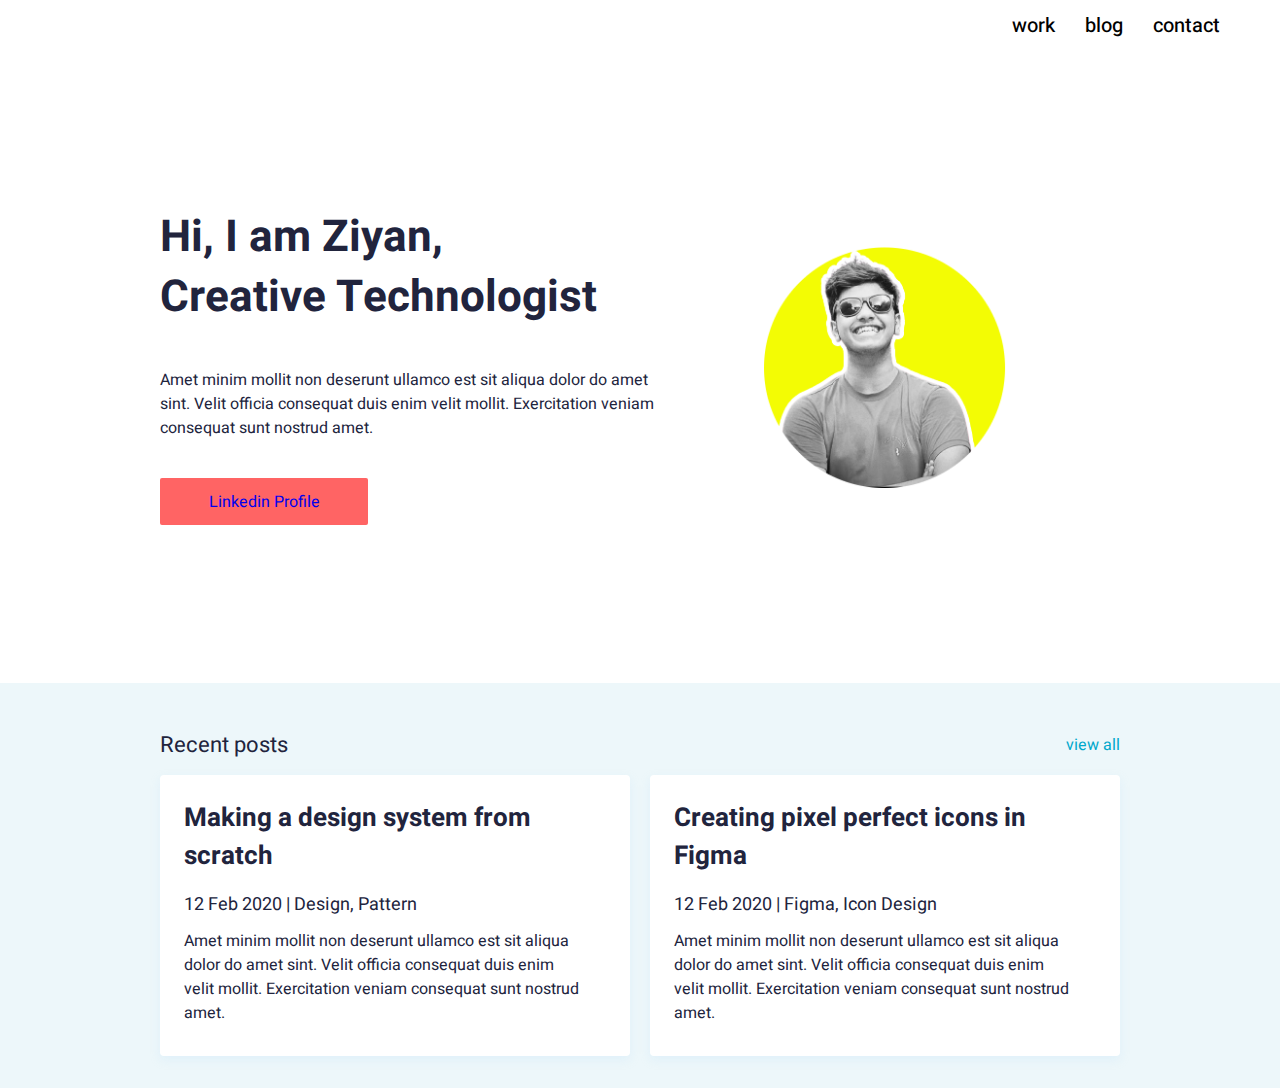
==== index.html @ 3824dfa7 "post section completed" ====
<!DOCTYPE html>
<html lang="en">
<head>
    <meta charset="UTF-8">
    <meta http-equiv="X-UA-Compatible" content="IE=edge">
    <meta name="viewport" content="width=device-width, initial-scale=1.0">
    <meta name="viewport" content="width=device-width, initial-scale=1" /> 
    <title>Document</title>
    <link rel="preconnect" href="https://fonts.googleapis.com">
    <link rel="preconnect" href="https://fonts.gstatic.com" crossorigin>
    <link href="https://fonts.googleapis.com/css2?family=Heebo:wght@400;500;700&display=swap" rel="stylesheet">
    <link rel="stylesheet" href="./css/card-styles.css">
</head>
<body>
    <header>
        <nav>
            <ul>
                <li>
                    <a href="index.html">work</a>
                </li>
                <li>
                    <a href="blog-page.html">blog</a>
                </li>
                <li>
                    <a href="button.html">contact</a>
                </li>
            </ul>
        </nav>
    </header>
    <section class="hero-section">
        <div class="hero-inner">
            <div class="col-left">
                <h1>Hi, I am Ziyan,</h1>
                <h1>Creative Technologist</h1>
                <p>Amet minim mollit non deserunt ullamco est sit aliqua dolor do amet sint. Velit officia consequat duis enim velit mollit. Exercitation veniam consequat sunt nostrud amet.</p>
                <div class="action-button">
                    <a href="https://www.linkedin.com/in/ziyanalimurtaza/" style="text-decoration: none;">Linkedin Profile</a>
                </div>
            </div>
            <div class="col-right">
                <img src="./image/avatar.png " alt="Avatar">
            </div>
        </div>
    </section>
    <section class="posts">
        <div class="post-section">
            <div class="posts-header">
                <h2>Recent posts</h2>
                <a href="blog-page.html" target="blank">view all</a>
            </div>
            <div class="post-item">
                <article class="blog-item">
                    <h3>
                        Making a design system from scratch
                    </h3>
                    <div>
                        <span class="date">12 Feb 2020</span> | <span class="detail">Design, Pattern</span>
                    </div>
                    <p>
                        Amet minim mollit non deserunt ullamco est sit aliqua dolor do amet sint. Velit officia consequat duis enim velit mollit. Exercitation veniam consequat sunt nostrud amet.                    </p>
                </article>
                <article class="blog-item">
                    <h3>
                        Creating pixel perfect icons in Figma                    
                    </h3>
                    <div>
                        <span class="date">12 Feb 2020</span> | <span class="detail">Figma, Icon Design</span>
                    </div>
                    <p>
                        Amet minim mollit non deserunt ullamco est sit aliqua dolor do amet sint. Velit officia consequat duis enim velit mollit. Exercitation veniam consequat sunt nostrud amet.
                    </p>
                </article>
            </div>
        </div>
    </section>
</body>
</html>
---- css/card-styles.css ----
html,body{
    font-family: "Heebo";
    margin: 0px;
    padding: 0px;
    background: #e5e5e5;
    font-style: bold;
}
h3,h2,h1,p,h4{
    margin:0px;
}
header nav{
    height: 50px;
    background-color: #fff;
    display: flex;
    justify-content: right;
}
header nav ul{
    margin:0px;
    display: flex;
    align-items: center;
    gap: 30px;
    padding-right: 60px;
}
header nav li{
    list-style-type: none;
}
header nav li a{
    text-decoration:none;
    font-family: 'Heebo';
    font-style: normal;
    font-weight: 500;
    font-size: 20px;
    line-height: 29px;
    text-align: right;
    color: #000000;
}
/* Hero Section */
.hero-section{
    background-color: #fff;
    padding: 158px 0;
}
.hero-section .hero-inner{
    max-width: 960px;
    margin: 0 auto;
    display: flex;
    align-items: center;
}
.hero-section .hero-inner .col-left {
    max-width: 497px;
}
.hero-section .hero-inner .col-left h1 {
    font-weight: 700;
    font-size: 44px;
    line-height: 60px;
    color: #21243D;
}
.hero-section .hero-inner .col-left h1:nth-child(2) {
    font-weight: 700;
    font-size: 44px;
    line-height: 60px;
    color: #21243D;
    margin-bottom: 40px;
}
.hero-section .hero-inner .col-left p {
    font-weight: 400;
    font-size: 16px;
    line-height: 24px;
    color: #21243D;

}
.hero-section .hero-inner .col-left .action-button {
    background: #FF6464;
    margin-top: 38px;
    height: 47px;
    border-radius: 2px;
    max-width: 208px;
    color: #FFFFFF;
    display: flex;
    justify-content: center;
    align-items: center;

}
.hero-section .hero-inner .col-right img{
    max-height: 243px;
    display: flex;
    flex: 1;
    justify-content: flex-end;
    align-items: center;
    padding-left: 106px;
}
/* class posts section*/
.posts{
    background-color: #EDF7FA;
    padding: 32px 0;
}
.posts .post-section{
    max-width: 960px;
    margin: 0 auto;
}
.post-section .posts-header{
    display: flex;
    align-items: center;
    justify-content: space-between;
}
.post-section .posts-header h2{
    font-weight: 400;
    font-size: 22px;
    line-height: 60px;
    color:#21243D;
}
.post-section .posts-header a{
    color: #00A8CC;
    text-decoration: none;
}
.post-item{
    display: flex;
    gap: 20px;
}
.post-item article{
    background: #FFFFFF;
    box-shadow: 0px 4px 10px rgba(187, 225, 250, 0.25);
    border-radius: 4px;
    padding: 24px;
}
.post-item h3{
    font-family: 'Heebo';
    font-style: normal;
    font-weight: 700;
    font-size: 26px;
    line-height: 38px;
    color: #21243D;
    padding-bottom: 17px;
}
.post-item div{
    font-family: 'Heebo';
    font-style: normal;
    font-weight: 400;
    font-size: 18px;
    line-height: 26px;
    color: #21243D;
    padding-bottom: 11px;
}
.post-item p{
    font-family: 'Heebo';
    font-style: normal;
    font-weight: 400;
    font-size: 16px;
    line-height: 24px;
    color: #21243D;
    padding-right: 27px;
    padding-bottom: 7px;
    color: #21243D
}
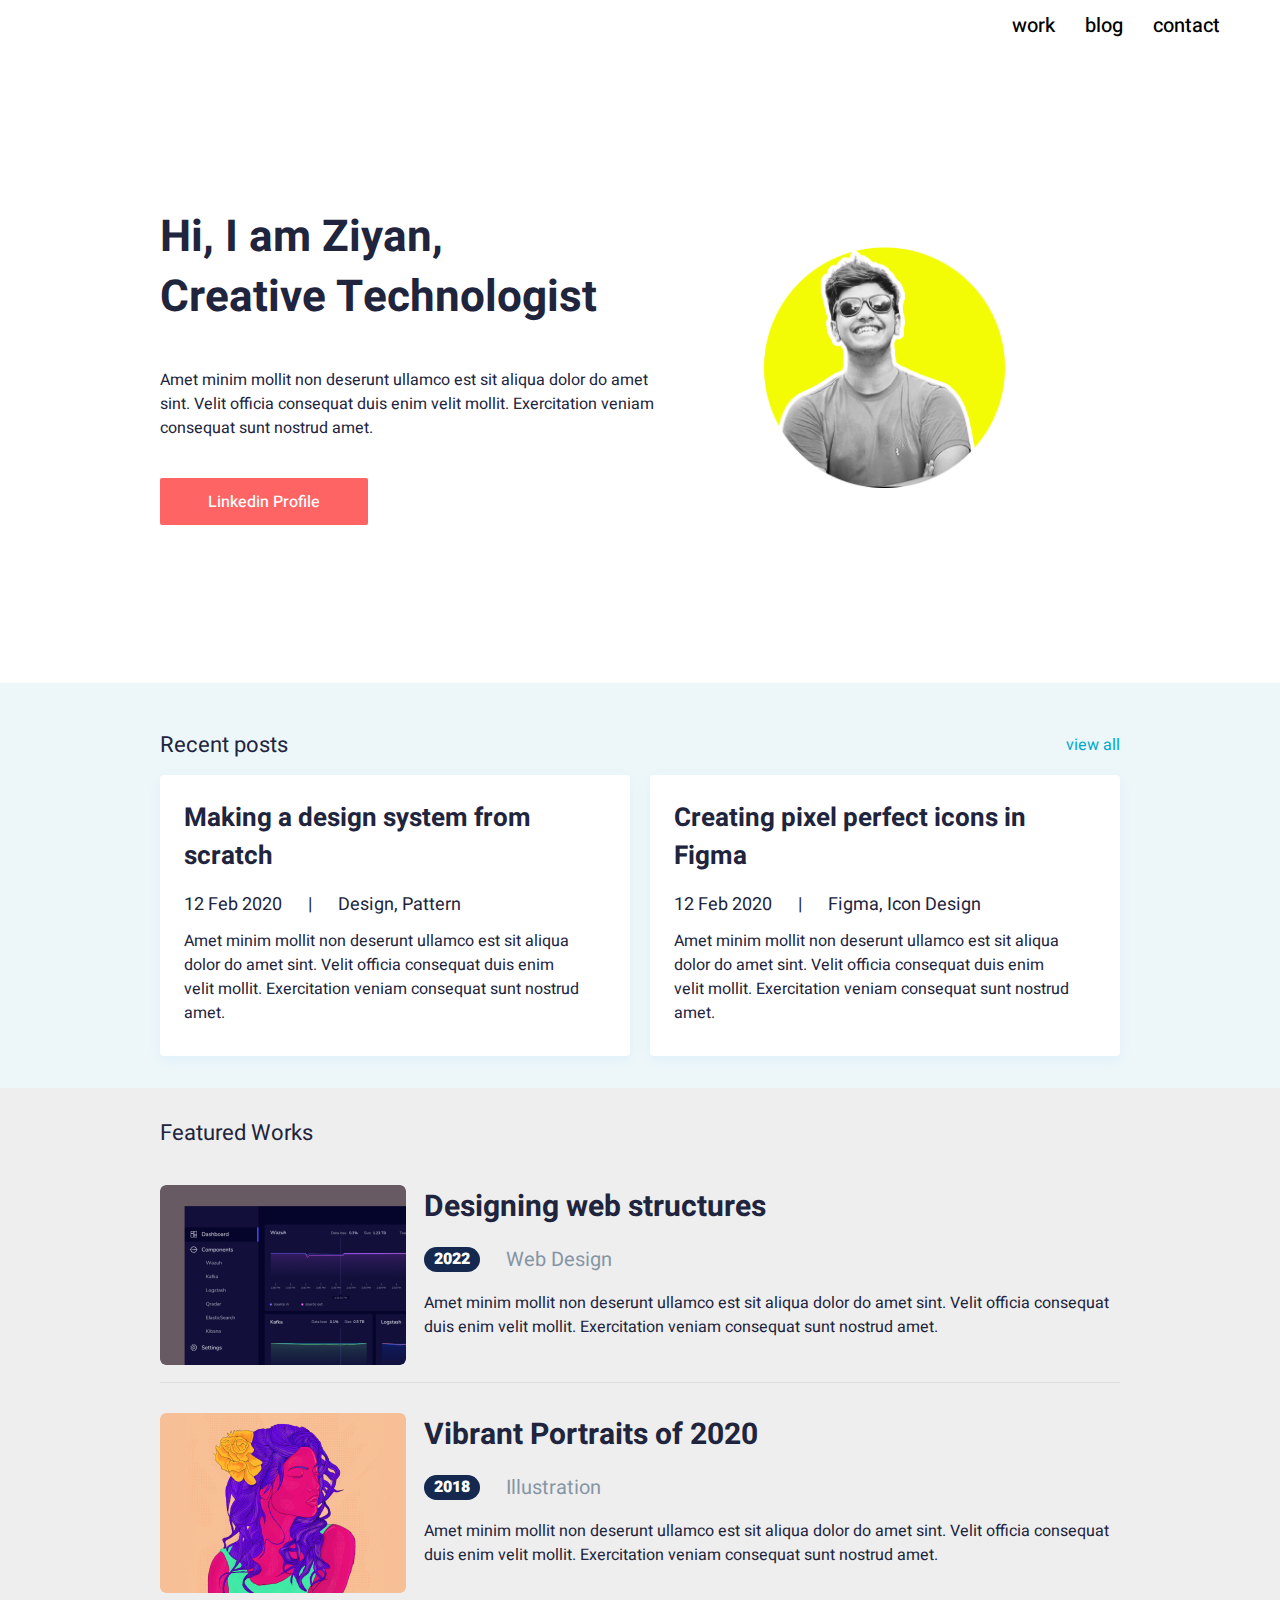
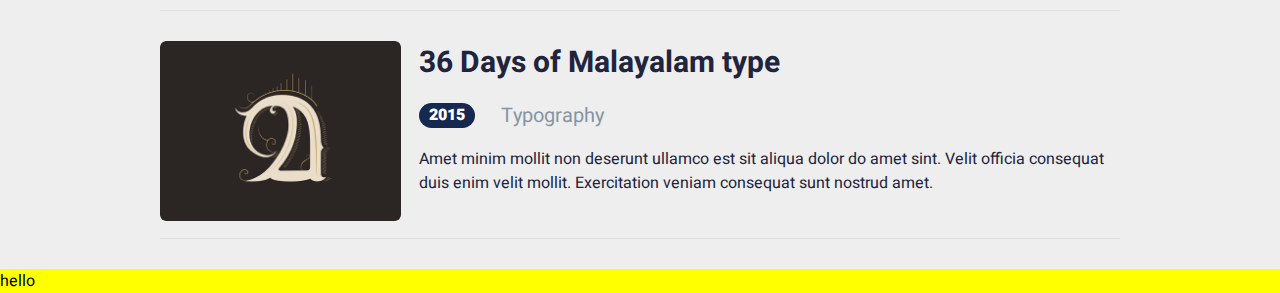
==== commit ba2b40ad: "mobile version needs to be deployed rest is done" ====
--- a/index.html
+++ b/index.html
@@ -4,7 +4,6 @@
     <meta charset="UTF-8">
     <meta http-equiv="X-UA-Compatible" content="IE=edge">
     <meta name="viewport" content="width=device-width, initial-scale=1.0">
-    <meta name="viewport" content="width=device-width, initial-scale=1" /> 
     <title>Document</title>
     <link rel="preconnect" href="https://fonts.googleapis.com">
     <link rel="preconnect" href="https://fonts.gstatic.com" crossorigin>
@@ -34,7 +33,7 @@
                 <h1>Creative Technologist</h1>
                 <p>Amet minim mollit non deserunt ullamco est sit aliqua dolor do amet sint. Velit officia consequat duis enim velit mollit. Exercitation veniam consequat sunt nostrud amet.</p>
                 <div class="action-button">
-                    <a href="https://www.linkedin.com/in/ziyanalimurtaza/" style="text-decoration: none;">Linkedin Profile</a>
+                    <a href="https://www.linkedin.com/in/ziyanalimurtaza/">Linkedin Profile</a>
                 </div>
             </div>
             <div class="col-right">
@@ -53,8 +52,10 @@
                     <h3>
                         Making a design system from scratch
                     </h3>
-                    <div>
-                        <span class="date">12 Feb 2020</span> | <span class="detail">Design, Pattern</span>
+                    <div class="meta">
+                        <span class="date">12 Feb 2020</span>
+                        <span>|</span>
+                        <span class="detail">Design, Pattern</span>
                     </div>
                     <p>
                         Amet minim mollit non deserunt ullamco est sit aliqua dolor do amet sint. Velit officia consequat duis enim velit mollit. Exercitation veniam consequat sunt nostrud amet.                    </p>
@@ -63,8 +64,10 @@
                     <h3>
                         Creating pixel perfect icons in Figma                    
                     </h3>
-                    <div>
-                        <span class="date">12 Feb 2020</span> | <span class="detail">Figma, Icon Design</span>
+                    <div class="meta">
+                        <span class="date">12 Feb 2020</span>
+                        <span>|</span>
+                        <span class="detail">Figma, Icon Design</span>
                     </div>
                     <p>
                         Amet minim mollit non deserunt ullamco est sit aliqua dolor do amet sint. Velit officia consequat duis enim velit mollit. Exercitation veniam consequat sunt nostrud amet.
@@ -73,5 +76,67 @@
             </div>
         </div>
     </section>
+    <section class="featured-section">
+        <div class="featured-inner">
+            <div class="featured-header">
+                <h2>Featured Works</h2>
+            </div>
+            <div class="featured-list">
+                <div class="featured-item">
+                    <div class="fs-left">
+                        <img src="./image/Rectangle 30.png" alt="first-image">
+                    </div>
+                    <div class="fs-right">
+                        <h3>Designing web structures</h3>
+                        <div class="fs-mid">
+                            <div class="badge">2022</div>
+                            <div class="category">
+                                Web Design 
+                            </div>
+                        </div>
+                        <p>Amet minim mollit non deserunt ullamco est sit aliqua dolor do amet sint. Velit officia consequat duis enim velit mollit. Exercitation veniam consequat sunt nostrud amet.</p>  
+                    </div>
+                </div>
+            </div>
+            <!-- second post section-->
+            <div class="featured-list">
+                <div class="featured-item">
+                    <div class="fs-left">
+                        <img src="./image/Rectangle 32.png" alt="second-image">
+                    </div>
+                    <div class="fs-right">
+                        <h3>Vibrant Portraits of 2020</h3>
+                        <div class="fs-mid">
+                            <div class="badge">2018</div>
+                            <div class="category">
+                                Illustration 
+                            </div>
+                        </div>
+                        <p>Amet minim mollit non deserunt ullamco est sit aliqua dolor do amet sint. Velit officia consequat duis enim velit mollit. Exercitation veniam consequat sunt nostrud amet.</p>  
+                    </div>
+                </div>
+            </div>
+            <!-- third post section-->
+            <div class="featured-list">
+                <div class="featured-item">
+                    <div class="fs-left">
+                        <img src="./image/Rectangle 34.png" alt="third-image">
+                    </div>
+                    <div class="fs-right">
+                        <h3>36 Days of Malayalam type</h3>
+                        <div class="fs-mid">
+                            <div class="badge">2015</div>
+                            <div class="category">
+                                Typography 
+                            </div>
+                        </div>
+                        <p>Amet minim mollit non deserunt ullamco est sit aliqua dolor do amet sint. Velit officia consequat duis enim velit mollit. Exercitation veniam consequat sunt nostrud amet.</p>  
+                    </div>
+                </div>
+            </div>
+        </div>
+    </section>
+    <footer>hello
+    </footer>
 </body>
 </html>--- a/css/card-styles.css
+++ b/css/card-styles.css
@@ -2,7 +2,7 @@
     font-family: "Heebo";
     margin: 0px;
     padding: 0px;
-    background: #e5e5e5;
+    background: #eee;
     font-style: bold;
 }
 h3,h2,h1,p,h4{
@@ -78,7 +78,13 @@
     display: flex;
     justify-content: center;
     align-items: center;
-
+}
+.hero-section .hero-inner .col-left .action-button a {
+    text-decoration: none;
+    font-weight: 500;
+    font-size: 16px;
+    line-height: 24px;
+    color: #FFFFFF;
 }
 .hero-section .hero-inner .col-right img{
     max-height: 243px;
@@ -86,14 +92,14 @@
     flex: 1;
     justify-content: flex-end;
     align-items: center;
-    padding-left: 106px;
+    margin-left: 106px;
 }
 /* class posts section*/
 .posts{
     background-color: #EDF7FA;
     padding: 32px 0;
 }
-.posts .post-section{
+.posts .post-section, .featured-inner{
     max-width: 960px;
     margin: 0 auto;
 }
@@ -131,14 +137,15 @@
     color: #21243D;
     padding-bottom: 17px;
 }
-.post-item div{
-    font-family: 'Heebo';
-    font-style: normal;
+.posts .post-item .meta{
     font-weight: 400;
     font-size: 18px;
     line-height: 26px;
     color: #21243D;
     padding-bottom: 11px;
+    display: flex;
+    gap: 26px;
+    align-items: center;
 }
 .post-item p{
     font-family: 'Heebo';
@@ -150,4 +157,84 @@
     padding-right: 27px;
     padding-bottom: 7px;
     color: #21243D
+}
+.featured-header h2{
+    font-weight: 400;
+    font-size: 22px;
+    line-height: 60px;
+    color: #21243D;
+    margin-bottom: 22px;
+    margin-top: 15px;
+}
+.featured-item{
+    display: flex;
+    gap: 18px;
+    padding-bottom: 10px;
+    border-bottom: #E0E0E0 1px solid;
+    margin-bottom: 30px;
+}
+.featured-item h3{
+    font-weight: 700;
+    font-size: 30px;
+    line-height: 44px;
+    color: #21243D;
+    margin-bottom: 16px;
+}
+.fs-mid{
+    display: flex;
+    gap: 26px;
+    align-items: center;
+    padding-bottom: 17px;
+}
+.badge{
+    background: #142850;
+    border-radius: 16px;
+    height: 25px;
+    color: #FFFFFF;
+    padding: 0 10px;
+    font-weight: 900;
+}
+.fs-right p{
+    font-weight: 400;
+    font-size: 16px;
+    line-height: 24px;
+
+    /* Dark Color */
+
+    color: #21243D;
+}
+.featured-item .fs-mid .category{
+    font-weight: 400;
+    font-size: 20px;
+    line-height: 29px;
+
+    /* Light */
+
+    color: #8695A4;
+
+}
+.featured-item .fs-left img{
+    max-width: 246px;
+    max-height: 180px;
+    border-radius: 6px;
+}
+@media only screen and (max-width: 600px) {
+    header nav{
+        justify-content: center;
+    }
+    .hero-inner{
+        flex-direction: column-reverse;
+    }
+    .hero-section .hero-inner .col-right img{
+        justify-content: flex-end;
+        align-items: center;
+        border-radius: 50%;
+    }
+    .hero-section .hero-inner .col-left{
+        text-align: center;
+    }
+  }
+
+footer{
+    background-color:yellow
 }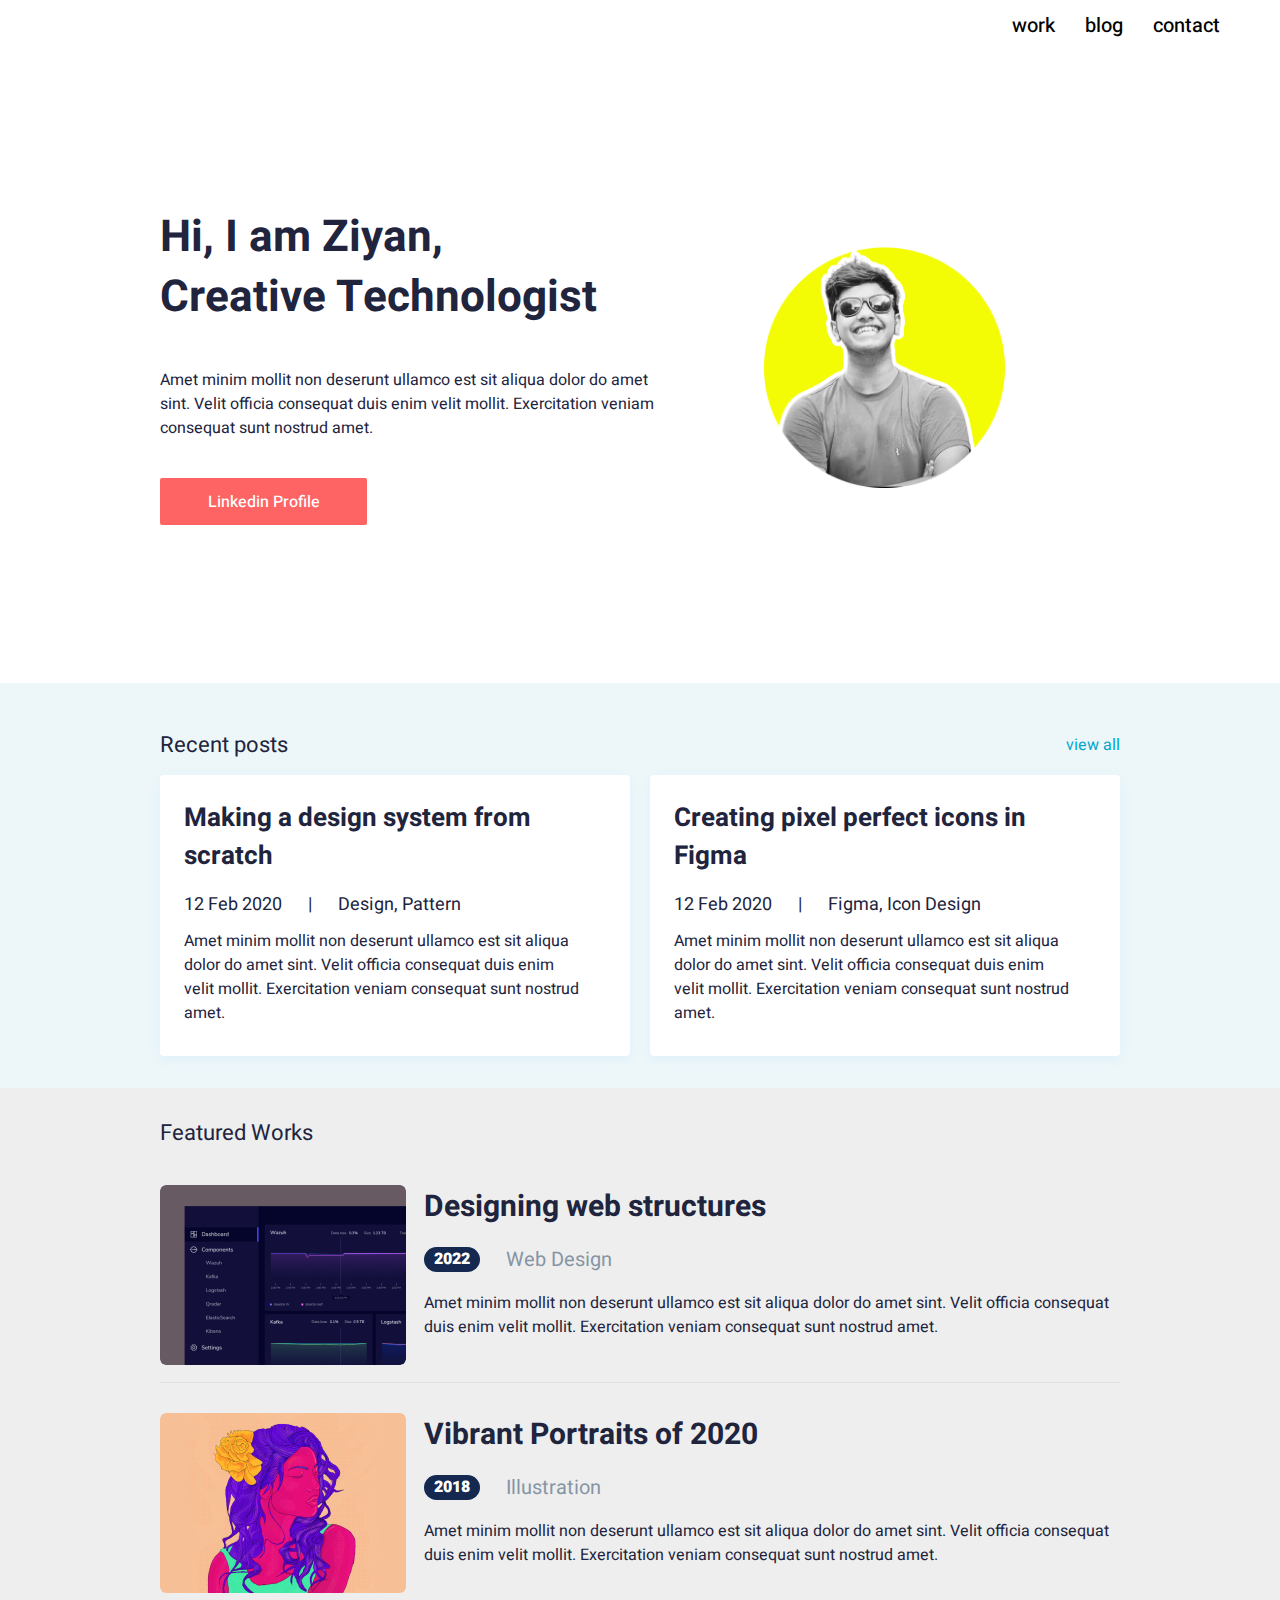
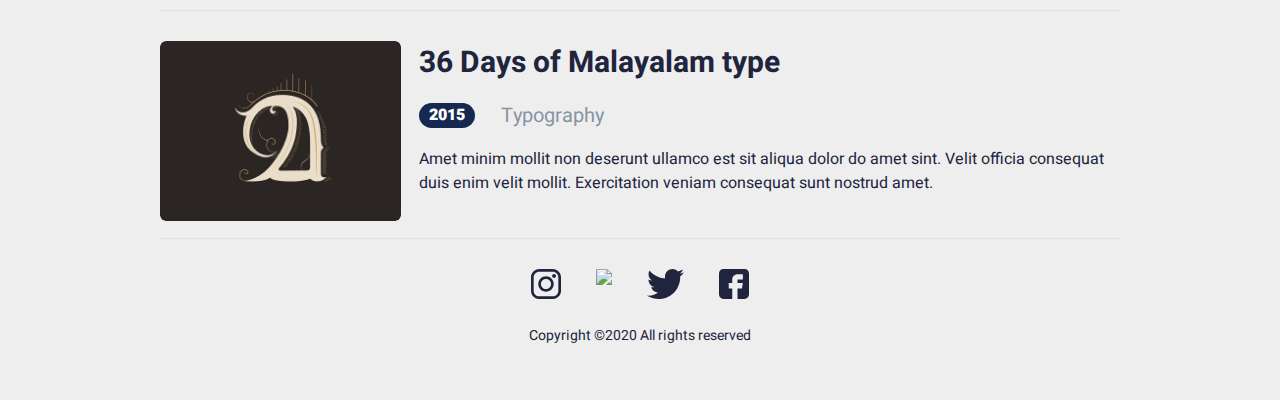
==== commit 1c4b9744: "mobile version and footer" ====
--- a/index.html
+++ b/index.html
@@ -136,7 +136,14 @@
             </div>
         </div>
     </section>
-    <footer>hello
+    <footer>
+        <div class="social-icons">
+            <img src="./image/insta.svg">
+            <img src="./image/linkedin.svg">
+            <img src="./image/twitter.svg">
+            <img src="./image/fb.svg">
+        </div>
+        <p>Copyright ©2020 All rights reserved</p>
     </footer>
 </body>
 </html>--- a/css/card-styles.css
+++ b/css/card-styles.css
@@ -73,7 +73,7 @@
     margin-top: 38px;
     height: 47px;
     border-radius: 2px;
-    max-width: 208px;
+    max-width: 207px;
     color: #FFFFFF;
     display: flex;
     justify-content: center;
@@ -86,7 +86,7 @@
     line-height: 24px;
     color: #FFFFFF;
 }
-.hero-section .hero-inner .col-right img{
+.col-right img{
     max-height: 243px;
     display: flex;
     flex: 1;
@@ -229,12 +229,54 @@
         justify-content: flex-end;
         align-items: center;
         border-radius: 50%;
-    }
-    .hero-section .hero-inner .col-left{
+        margin-bottom: 43px;
+        margin-left: 0px;
+    }
+    .hero-section .hero-inner .col-left h1{
         text-align: center;
     }
+    .hero-section .hero-inner .col-left p{
+        text-align: center;
+        font-weight: 400;
+        font-size: 16px;
+        line-height: 24px;
+        text-align: center;
+        padding:0 24px;
+
+        /* Dark Color */
+
+        color: #21243D;
+    }
+    .hero-section .hero-inner .col-left .action-button{
+        margin: 0 84px;
+        margin-top: 27px;
+        margin-bottom: 54px;
+    }
+    .post-section .post-item{
+        display: flex;
+        flex-direction: column;
+        margin: 0 10px;
+    }
+    .featured-section .featured-inner .featured-list .featured-item{
+        display: flex;
+        flex-direction: column;
+    }
   }
 
 footer{
-    background-color:yellow
+    max-height: 182px;
+}
+footer .social-icons{
+    display: flex;
+    gap: 35px;
+    justify-content: center;
+    padding-bottom: 26px;
+}
+footer p{
+    font-weight: 400;
+    font-size: 14px;
+    line-height: 21px;
+    text-align: center;
+    color: #21243D;
+    margin-bottom: 54px;
 }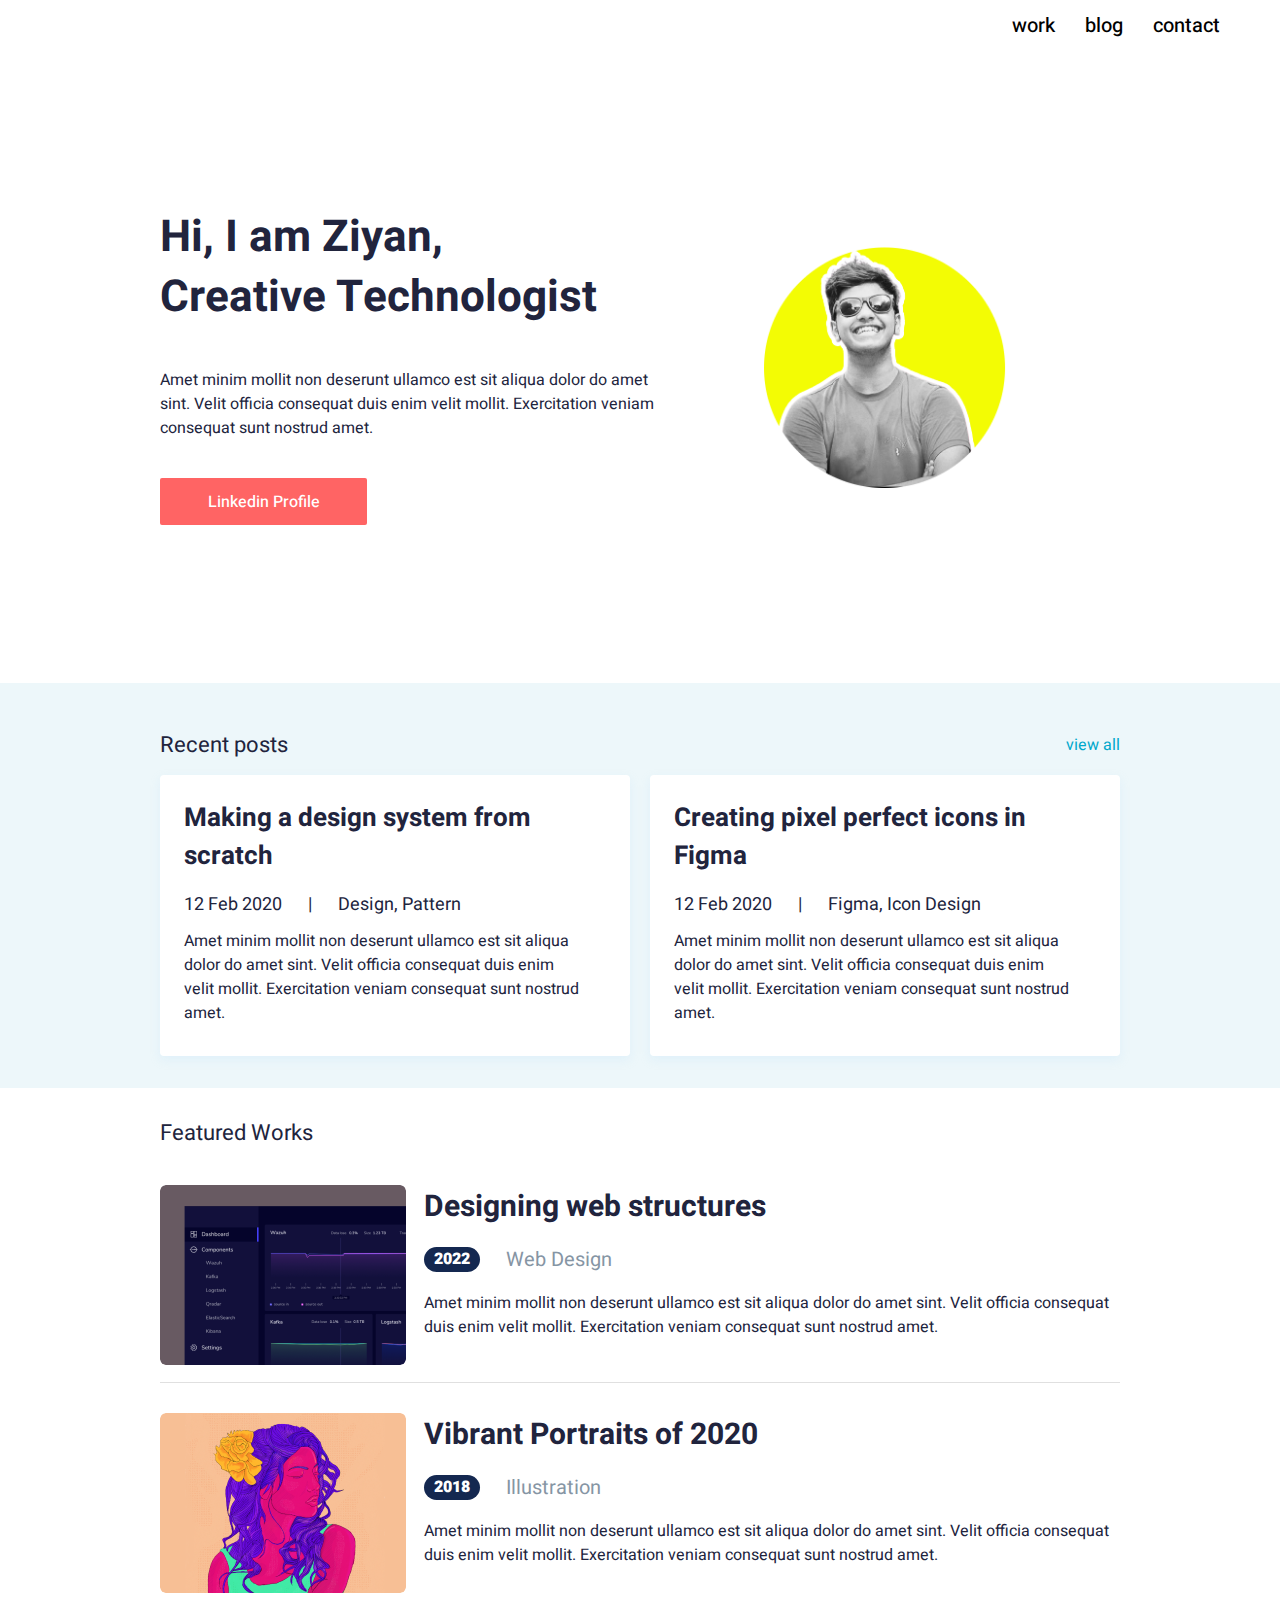
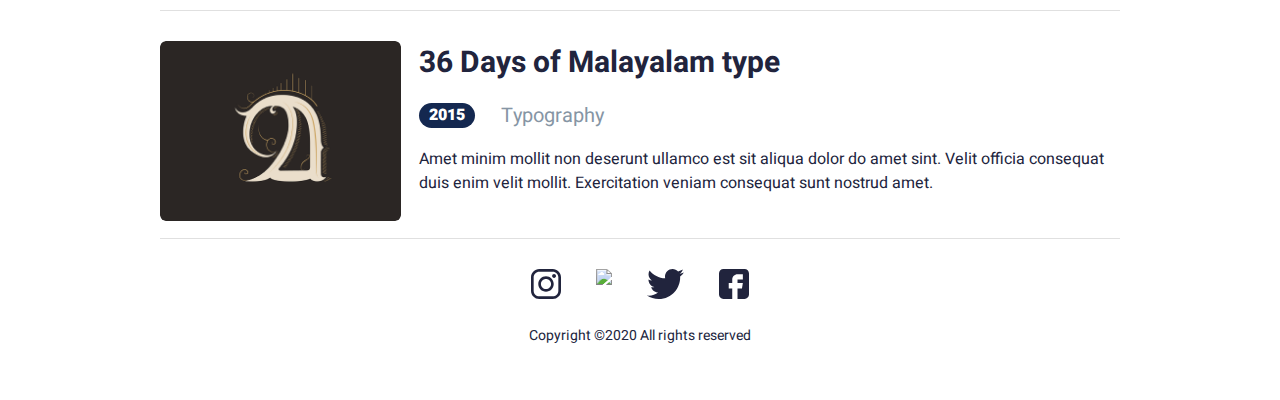
==== commit c336a394: "corrections" ====
--- a/index.html
+++ b/index.html
@@ -18,7 +18,7 @@
                     <a href="index.html">work</a>
                 </li>
                 <li>
-                    <a href="blog-page.html">blog</a>
+                    <a href="https://ziyanali.medium.com" target="_blank">blog</a>
                 </li>
                 <li>
                     <a href="button.html">contact</a>
--- a/css/card-styles.css
+++ b/css/card-styles.css
@@ -2,7 +2,7 @@
     font-family: "Heebo";
     margin: 0px;
     padding: 0px;
-    background: #eee;
+    background: #FFFFFF;
     font-style: bold;
 }
 h3,h2,h1,p,h4{
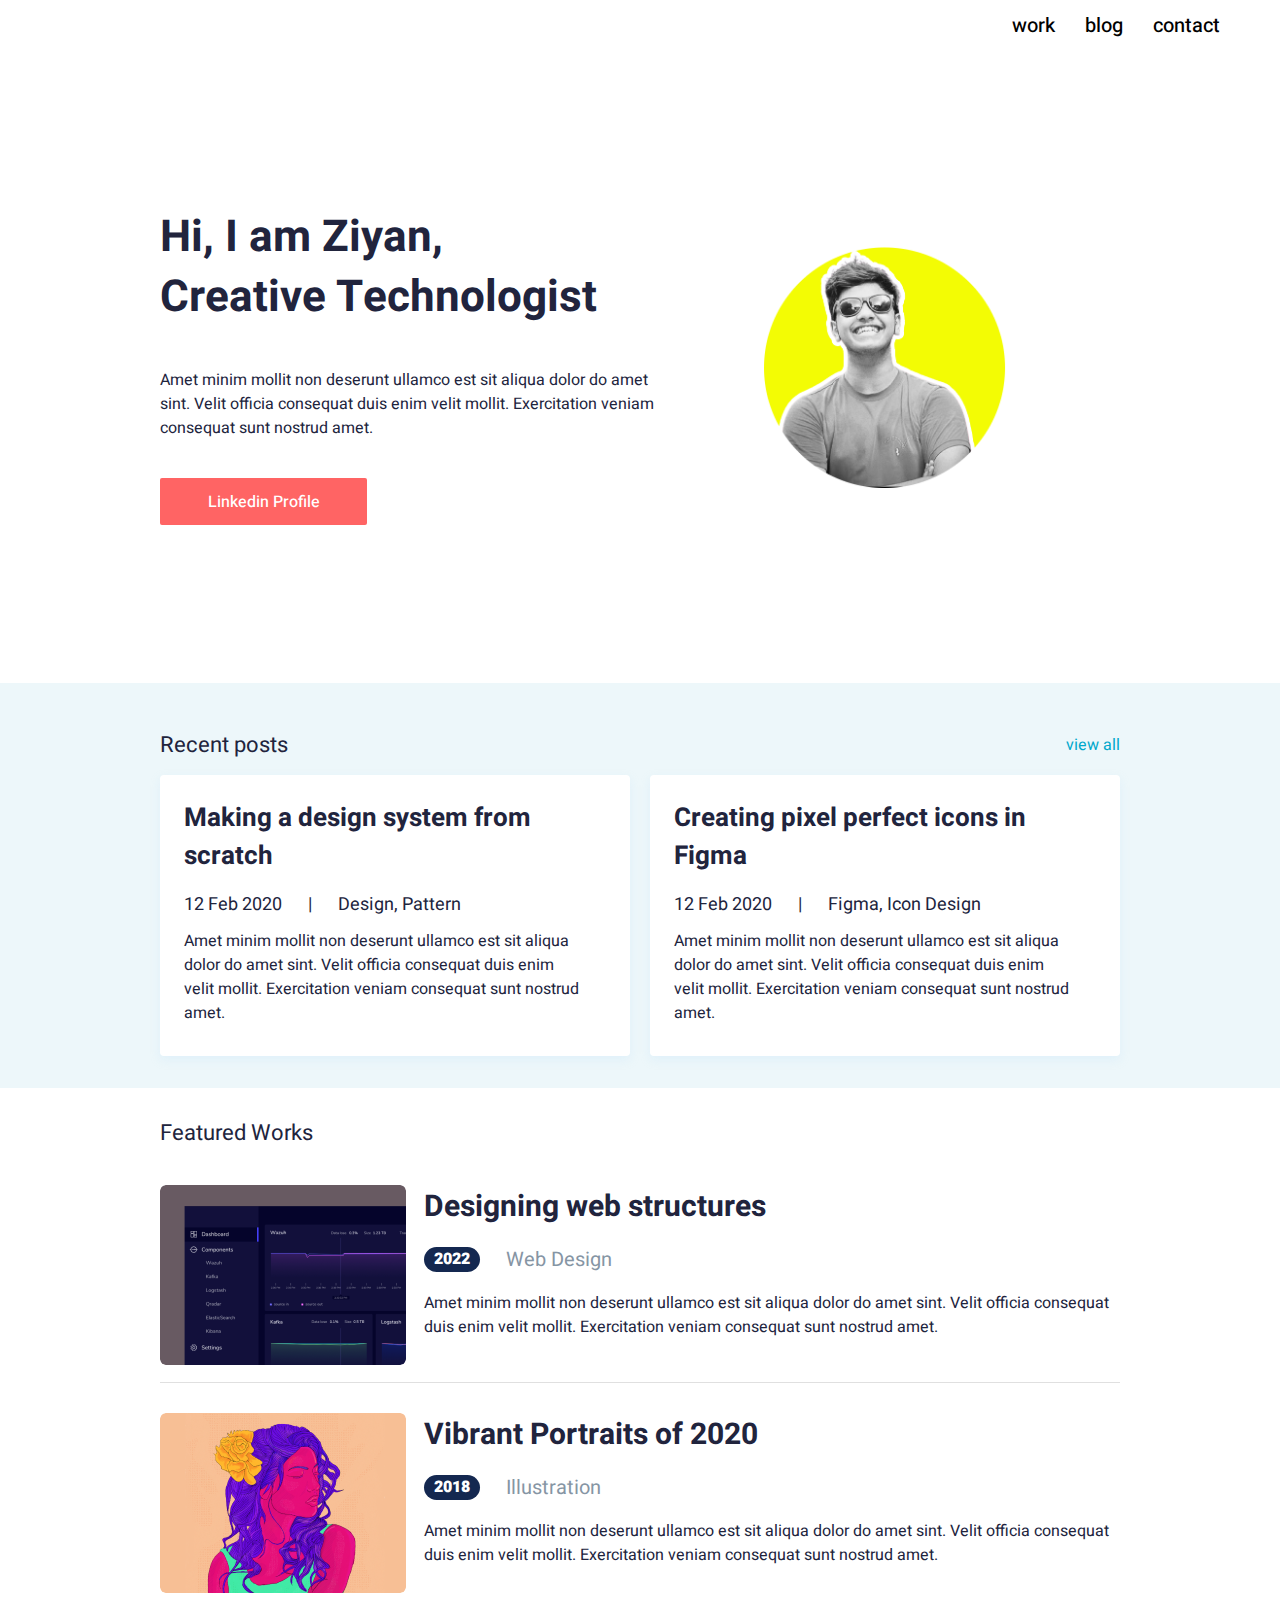
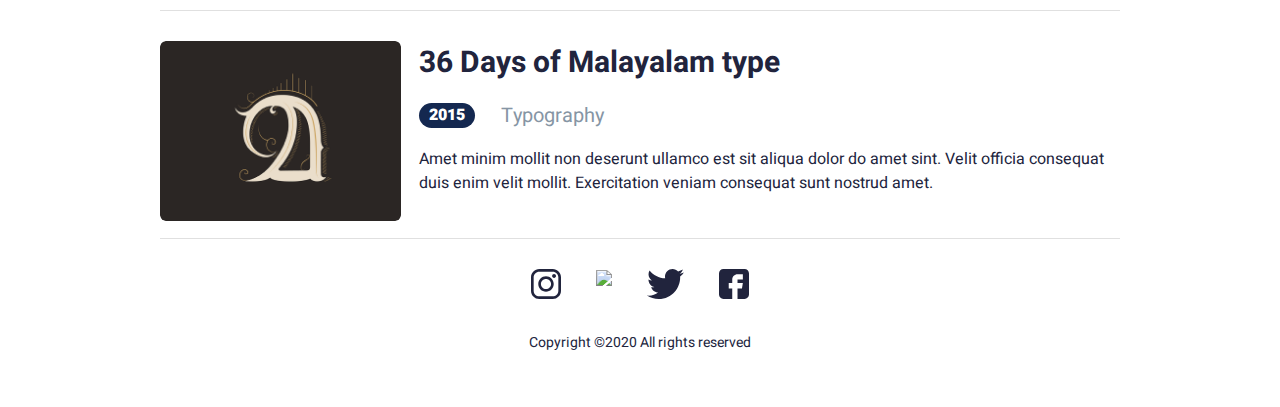
==== commit 0260cbc4: "social icons blog content" ====
--- a/index.html
+++ b/index.html
@@ -81,56 +81,58 @@
             <div class="featured-header">
                 <h2>Featured Works</h2>
             </div>
-            <div class="featured-list">
-                <div class="featured-item">
-                    <div class="fs-left">
-                        <img src="./image/Rectangle 30.png" alt="first-image">
-                    </div>
-                    <div class="fs-right">
-                        <h3>Designing web structures</h3>
-                        <div class="fs-mid">
-                            <div class="badge">2022</div>
-                            <div class="category">
-                                Web Design 
+            <div class="control">
+                <div class="featured-list">
+                    <div class="featured-item">
+                        <div class="fs-left">
+                            <img src="./image/Rectangle 30.png" alt="first-image">
+                        </div>
+                        <div class="fs-right">
+                            <h3>Designing web structures</h3>
+                            <div class="fs-mid">
+                                <div class="badge">2022</div>
+                                <div class="category">
+                                    Web Design 
+                                </div>
                             </div>
+                            <p>Amet minim mollit non deserunt ullamco est sit aliqua dolor do amet sint. Velit officia consequat duis enim velit mollit. Exercitation veniam consequat sunt nostrud amet.</p>  
                         </div>
-                        <p>Amet minim mollit non deserunt ullamco est sit aliqua dolor do amet sint. Velit officia consequat duis enim velit mollit. Exercitation veniam consequat sunt nostrud amet.</p>  
                     </div>
                 </div>
-            </div>
-            <!-- second post section-->
-            <div class="featured-list">
-                <div class="featured-item">
-                    <div class="fs-left">
-                        <img src="./image/Rectangle 32.png" alt="second-image">
-                    </div>
-                    <div class="fs-right">
-                        <h3>Vibrant Portraits of 2020</h3>
-                        <div class="fs-mid">
-                            <div class="badge">2018</div>
-                            <div class="category">
-                                Illustration 
+                <!-- second post section-->
+                <div class="featured-list">
+                    <div class="featured-item">
+                        <div class="fs-left">
+                            <img src="./image/Rectangle 32.png" alt="second-image">
+                        </div>
+                        <div class="fs-right">
+                            <h3>Vibrant Portraits of 2020</h3>
+                            <div class="fs-mid">
+                                <div class="badge">2018</div>
+                                <div class="category">
+                                    Illustration 
+                                </div>
                             </div>
+                            <p>Amet minim mollit non deserunt ullamco est sit aliqua dolor do amet sint. Velit officia consequat duis enim velit mollit. Exercitation veniam consequat sunt nostrud amet.</p>  
                         </div>
-                        <p>Amet minim mollit non deserunt ullamco est sit aliqua dolor do amet sint. Velit officia consequat duis enim velit mollit. Exercitation veniam consequat sunt nostrud amet.</p>  
                     </div>
                 </div>
-            </div>
-            <!-- third post section-->
-            <div class="featured-list">
-                <div class="featured-item">
-                    <div class="fs-left">
-                        <img src="./image/Rectangle 34.png" alt="third-image">
-                    </div>
-                    <div class="fs-right">
-                        <h3>36 Days of Malayalam type</h3>
-                        <div class="fs-mid">
-                            <div class="badge">2015</div>
-                            <div class="category">
-                                Typography 
+                <!-- third post section-->
+                <div class="featured-list">
+                    <div class="featured-item">
+                        <div class="fs-left">
+                            <img src="./image/Rectangle 34.png" alt="third-image">
+                        </div>
+                        <div class="fs-right">
+                            <h3>36 Days of Malayalam type</h3>
+                            <div class="fs-mid">
+                                <div class="badge">2015</div>
+                                <div class="category">
+                                    Typography 
+                                </div>
                             </div>
+                            <p>Amet minim mollit non deserunt ullamco est sit aliqua dolor do amet sint. Velit officia consequat duis enim velit mollit. Exercitation veniam consequat sunt nostrud amet.</p>  
                         </div>
-                        <p>Amet minim mollit non deserunt ullamco est sit aliqua dolor do amet sint. Velit officia consequat duis enim velit mollit. Exercitation veniam consequat sunt nostrud amet.</p>  
                     </div>
                 </div>
             </div>
@@ -138,10 +140,10 @@
     </section>
     <footer>
         <div class="social-icons">
-            <img src="./image/insta.svg">
-            <img src="./image/linkedin.svg">
-            <img src="./image/twitter.svg">
-            <img src="./image/fb.svg">
+            <a href="https://www.instagram.com/a_ziyan_30/"><img src="./image/insta.svg"></a>
+            <a href="https://www.linkedin.com/in/ziyanalimurtaza/?_l=en_US"><img src="./image/linkedin.svg"></a>
+           <a href="https://mobile.twitter.com/deadlyvision4u"><img src="./image/twitter.svg"></a>
+            <a href="https://www.facebook.com/DEADLYVISION4U"><img src="./image/fb.svg"></a>
         </div>
         <p>Copyright ©2020 All rights reserved</p>
     </footer>
--- a/css/card-styles.css
+++ b/css/card-styles.css
@@ -260,6 +260,8 @@
     .featured-section .featured-inner .featured-list .featured-item{
         display: flex;
         flex-direction: column;
+        margin-left: 10px;
+        margin-right: 10px;
     }
   }
 
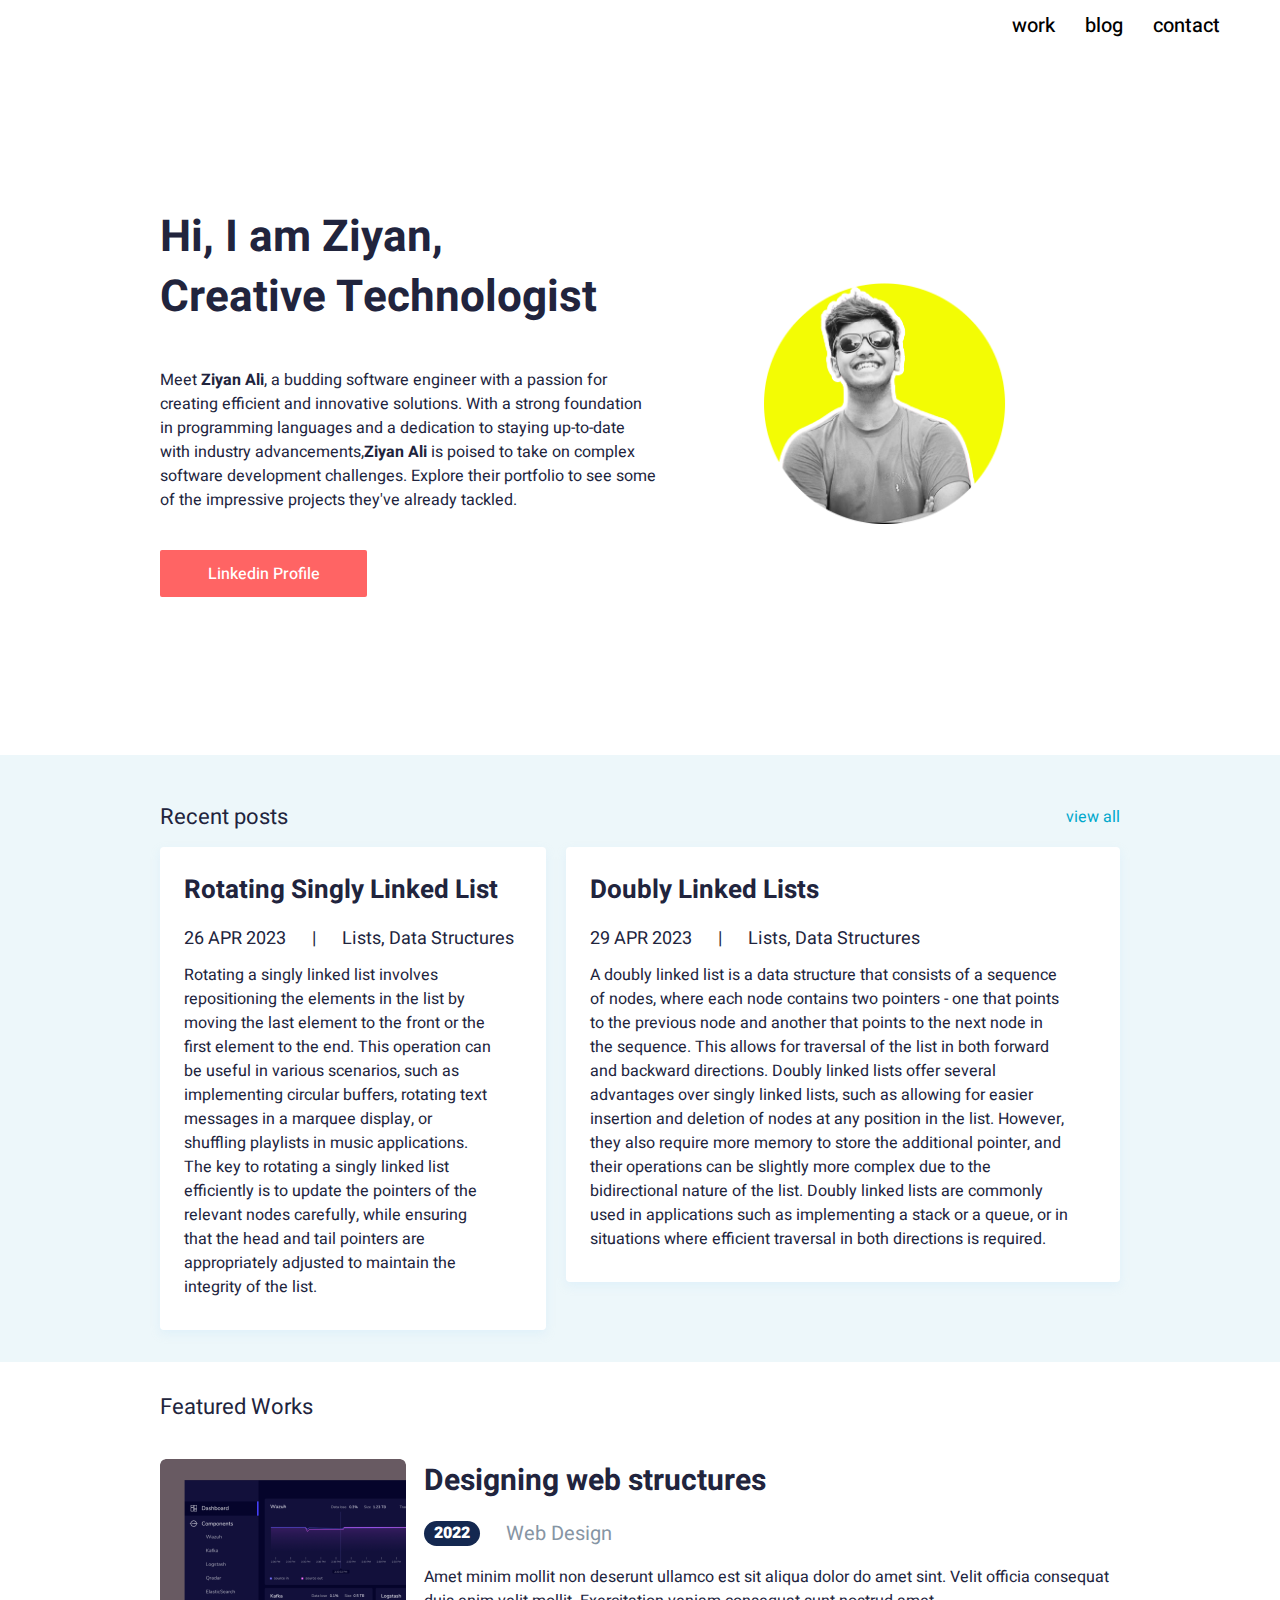
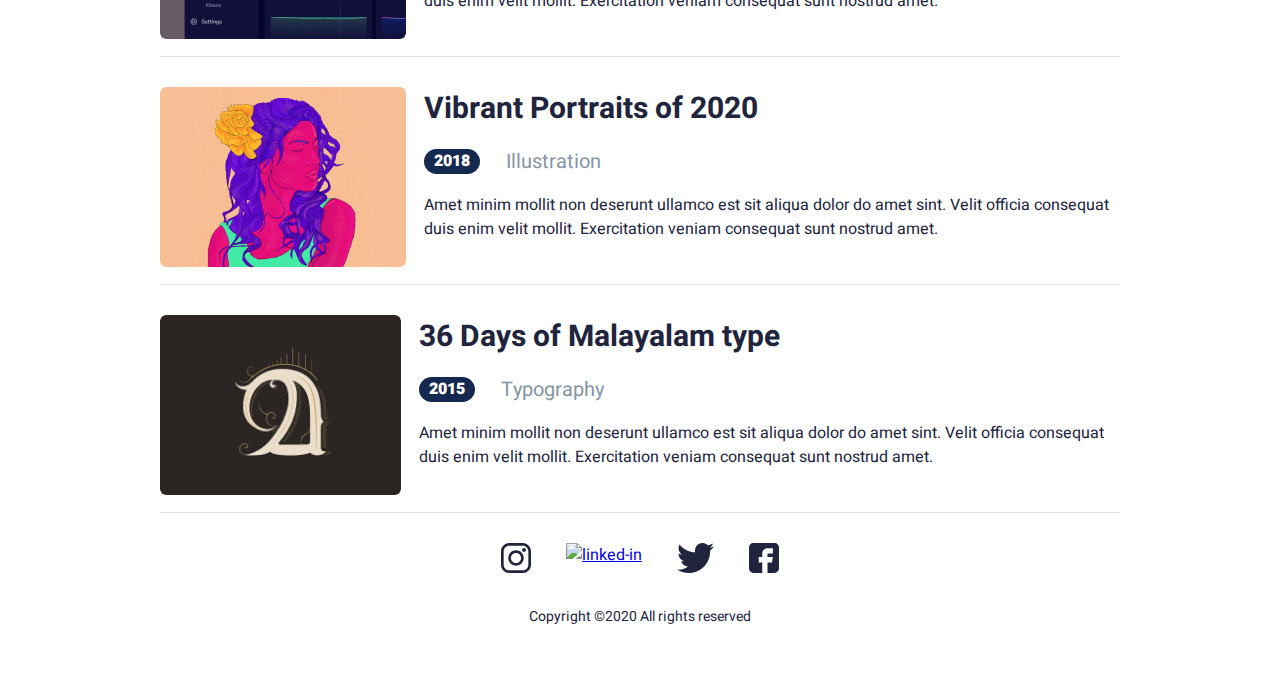
==== commit 8d1db70b: "Updated Articles." ====
--- a/index.html
+++ b/index.html
@@ -1,151 +1,208 @@
 <!DOCTYPE html>
 <html lang="en">
-<head>
-    <meta charset="UTF-8">
-    <meta http-equiv="X-UA-Compatible" content="IE=edge">
-    <meta name="viewport" content="width=device-width, initial-scale=1.0">
+  <head>
+    <meta charset="UTF-8" />
+    <meta http-equiv="X-UA-Compatible" content="IE=edge" />
+    <meta name="viewport" content="width=device-width, initial-scale=1.0" />
     <title>Document</title>
-    <link rel="preconnect" href="https://fonts.googleapis.com">
-    <link rel="preconnect" href="https://fonts.gstatic.com" crossorigin>
-    <link href="https://fonts.googleapis.com/css2?family=Heebo:wght@400;500;700&display=swap" rel="stylesheet">
-    <link rel="stylesheet" href="./css/card-styles.css">
-</head>
-<body>
+    <link rel="preconnect" href="https://fonts.googleapis.com" />
+    <link rel="preconnect" href="https://fonts.gstatic.com" crossorigin />
+    <link
+      href="https://fonts.googleapis.com/css2?family=Heebo:wght@400;500;700&display=swap"
+      rel="stylesheet"
+    />
+    <link rel="stylesheet" href="./css/card-styles.css" />
+  </head>
+  <body>
     <header>
-        <nav>
-            <ul>
-                <li>
-                    <a href="index.html">work</a>
-                </li>
-                <li>
-                    <a href="https://ziyanali.medium.com" target="_blank">blog</a>
-                </li>
-                <li>
-                    <a href="button.html">contact</a>
-                </li>
-            </ul>
-        </nav>
+      <nav>
+        <ul>
+          <li>
+            <a href="index.html">work</a>
+          </li>
+          <li>
+            <a rel="noopener" href="https://ziyanali.medium.com" target="_blank"
+              >blog</a
+            >
+          </li>
+          <li>
+            <a href="button.html">contact</a>
+          </li>
+        </ul>
+      </nav>
     </header>
     <section class="hero-section">
-        <div class="hero-inner">
-            <div class="col-left">
-                <h1>Hi, I am Ziyan,</h1>
-                <h1>Creative Technologist</h1>
-                <p>Amet minim mollit non deserunt ullamco est sit aliqua dolor do amet sint. Velit officia consequat duis enim velit mollit. Exercitation veniam consequat sunt nostrud amet.</p>
-                <div class="action-button">
-                    <a href="https://www.linkedin.com/in/ziyanalimurtaza/">Linkedin Profile</a>
-                </div>
-            </div>
-            <div class="col-right">
-                <img src="./image/avatar.png " alt="Avatar">
-            </div>
-        </div>
+      <div class="hero-inner">
+        <div class="col-left">
+          <h1>Hi, I am Ziyan,</h1>
+          <h1>Creative Technologist</h1>
+          <p>
+            Meet <b>Ziyan Ali</b>, a budding software engineer with a passion
+            for creating efficient and innovative solutions. With a strong
+            foundation in programming languages and a dedication to staying
+            up-to-date with industry advancements,<b>Ziyan Ali</b> is poised to
+            take on complex software development challenges. Explore their
+            portfolio to see some of the impressive projects they've already
+            tackled.
+          </p>
+          <div class="action-button">
+            <a href="https://www.linkedin.com/in/ziyanalimurtaza/"
+              >Linkedin Profile</a
+            >
+          </div>
+        </div>
+        <div class="col-right">
+          <img src="./image/avatar.png " alt="Avatar" />
+        </div>
+      </div>
     </section>
     <section class="posts">
-        <div class="post-section">
-            <div class="posts-header">
-                <h2>Recent posts</h2>
-                <a href="blog-page.html" target="blank">view all</a>
-            </div>
-            <div class="post-item">
-                <article class="blog-item">
-                    <h3>
-                        Making a design system from scratch
-                    </h3>
-                    <div class="meta">
-                        <span class="date">12 Feb 2020</span>
-                        <span>|</span>
-                        <span class="detail">Design, Pattern</span>
-                    </div>
-                    <p>
-                        Amet minim mollit non deserunt ullamco est sit aliqua dolor do amet sint. Velit officia consequat duis enim velit mollit. Exercitation veniam consequat sunt nostrud amet.                    </p>
-                </article>
-                <article class="blog-item">
-                    <h3>
-                        Creating pixel perfect icons in Figma                    
-                    </h3>
-                    <div class="meta">
-                        <span class="date">12 Feb 2020</span>
-                        <span>|</span>
-                        <span class="detail">Figma, Icon Design</span>
-                    </div>
-                    <p>
-                        Amet minim mollit non deserunt ullamco est sit aliqua dolor do amet sint. Velit officia consequat duis enim velit mollit. Exercitation veniam consequat sunt nostrud amet.
-                    </p>
-                </article>
-            </div>
-        </div>
+      <div class="post-section">
+        <div class="posts-header">
+          <h2>Recent posts</h2>
+          <a href="https://ziyanali.medium.com" target="blank">view all</a>
+        </div>
+        <div class="post-item">
+          <a
+            class="articlelink"
+            href="https://ziyanali.medium.com/rotating-a-singly-linked-list-1d29ed1b791d"
+          >
+            <article class="blog-item">
+              <h3>Rotating Singly Linked List</h3>
+              <div class="meta">
+                <span class="date">26 APR 2023</span>
+                <span>|</span>
+                <span class="detail">Lists, Data Structures</span>
+              </div>
+              <p>
+                Rotating a singly linked list involves repositioning the
+                elements in the list by moving the last element to the front or
+                the first element to the end. This operation can be useful in
+                various scenarios, such as implementing circular buffers,
+                rotating text messages in a marquee display, or shuffling
+                playlists in music applications. The key to rotating a singly
+                linked list efficiently is to update the pointers of the
+                relevant nodes carefully, while ensuring that the head and tail
+                pointers are appropriately adjusted to maintain the integrity of
+                the list.
+              </p>
+            </article>
+          </a>
+          <a
+            class="articlelink"
+            href="https://ziyanali.medium.com/doubly-linked-list-4d44936b419d"
+          >
+            <article class="blog-item">
+              <h3>Doubly Linked Lists</h3>
+              <div class="meta">
+                <span class="date">29 APR 2023</span>
+                <span>|</span>
+                <span class="detail">Lists, Data Structures</span>
+              </div>
+              <p>
+                A doubly linked list is a data structure that consists of a
+                sequence of nodes, where each node contains two pointers - one
+                that points to the previous node and another that points to the
+                next node in the sequence. This allows for traversal of the list
+                in both forward and backward directions. Doubly linked lists
+                offer several advantages over singly linked lists, such as
+                allowing for easier insertion and deletion of nodes at any
+                position in the list. However, they also require more memory to
+                store the additional pointer, and their operations can be
+                slightly more complex due to the bidirectional nature of the
+                list. Doubly linked lists are commonly used in applications such
+                as implementing a stack or a queue, or in situations where
+                efficient traversal in both directions is required.
+              </p>
+            </article>
+          </a>
+        </div>
+      </div>
     </section>
     <section class="featured-section">
-        <div class="featured-inner">
-            <div class="featured-header">
-                <h2>Featured Works</h2>
+      <div class="featured-inner">
+        <div class="featured-header">
+          <h2>Featured Works</h2>
+        </div>
+        <div class="control">
+          <div class="featured-list">
+            <div class="featured-item">
+              <div class="fs-left">
+                <img src="./image/Rectangle 30.png" alt="first-image" />
+              </div>
+              <div class="fs-right">
+                <h3>Designing web structures</h3>
+                <div class="fs-mid">
+                  <div class="badge">2022</div>
+                  <div class="category">Web Design</div>
+                </div>
+                <p>
+                  Amet minim mollit non deserunt ullamco est sit aliqua dolor do
+                  amet sint. Velit officia consequat duis enim velit mollit.
+                  Exercitation veniam consequat sunt nostrud amet.
+                </p>
+              </div>
             </div>
-            <div class="control">
-                <div class="featured-list">
-                    <div class="featured-item">
-                        <div class="fs-left">
-                            <img src="./image/Rectangle 30.png" alt="first-image">
-                        </div>
-                        <div class="fs-right">
-                            <h3>Designing web structures</h3>
-                            <div class="fs-mid">
-                                <div class="badge">2022</div>
-                                <div class="category">
-                                    Web Design 
-                                </div>
-                            </div>
-                            <p>Amet minim mollit non deserunt ullamco est sit aliqua dolor do amet sint. Velit officia consequat duis enim velit mollit. Exercitation veniam consequat sunt nostrud amet.</p>  
-                        </div>
-                    </div>
+          </div>
+          <!-- second post section-->
+          <div class="featured-list">
+            <div class="featured-item">
+              <div class="fs-left">
+                <img src="./image/Rectangle 32.png" alt="second-image" />
+              </div>
+              <div class="fs-right">
+                <h3>Vibrant Portraits of 2020</h3>
+                <div class="fs-mid">
+                  <div class="badge">2018</div>
+                  <div class="category">Illustration</div>
                 </div>
-                <!-- second post section-->
-                <div class="featured-list">
-                    <div class="featured-item">
-                        <div class="fs-left">
-                            <img src="./image/Rectangle 32.png" alt="second-image">
-                        </div>
-                        <div class="fs-right">
-                            <h3>Vibrant Portraits of 2020</h3>
-                            <div class="fs-mid">
-                                <div class="badge">2018</div>
-                                <div class="category">
-                                    Illustration 
-                                </div>
-                            </div>
-                            <p>Amet minim mollit non deserunt ullamco est sit aliqua dolor do amet sint. Velit officia consequat duis enim velit mollit. Exercitation veniam consequat sunt nostrud amet.</p>  
-                        </div>
-                    </div>
+                <p>
+                  Amet minim mollit non deserunt ullamco est sit aliqua dolor do
+                  amet sint. Velit officia consequat duis enim velit mollit.
+                  Exercitation veniam consequat sunt nostrud amet.
+                </p>
+              </div>
+            </div>
+          </div>
+          <!-- third post section-->
+          <div class="featured-list">
+            <div class="featured-item">
+              <div class="fs-left">
+                <img src="./image/Rectangle 34.png" alt="third-image" />
+              </div>
+              <div class="fs-right">
+                <h3>36 Days of Malayalam type</h3>
+                <div class="fs-mid">
+                  <div class="badge">2015</div>
+                  <div class="category">Typography</div>
                 </div>
-                <!-- third post section-->
-                <div class="featured-list">
-                    <div class="featured-item">
-                        <div class="fs-left">
-                            <img src="./image/Rectangle 34.png" alt="third-image">
-                        </div>
-                        <div class="fs-right">
-                            <h3>36 Days of Malayalam type</h3>
-                            <div class="fs-mid">
-                                <div class="badge">2015</div>
-                                <div class="category">
-                                    Typography 
-                                </div>
-                            </div>
-                            <p>Amet minim mollit non deserunt ullamco est sit aliqua dolor do amet sint. Velit officia consequat duis enim velit mollit. Exercitation veniam consequat sunt nostrud amet.</p>  
-                        </div>
-                    </div>
-                </div>
+                <p>
+                  Amet minim mollit non deserunt ullamco est sit aliqua dolor do
+                  amet sint. Velit officia consequat duis enim velit mollit.
+                  Exercitation veniam consequat sunt nostrud amet.
+                </p>
+              </div>
             </div>
-        </div>
+          </div>
+        </div>
+      </div>
     </section>
     <footer>
-        <div class="social-icons">
-            <a href="https://www.instagram.com/a_ziyan_30/"><img src="./image/insta.svg"></a>
-            <a href="https://www.linkedin.com/in/ziyanalimurtaza/?_l=en_US"><img src="./image/linkedin.svg"></a>
-           <a href="https://mobile.twitter.com/deadlyvision4u"><img src="./image/twitter.svg"></a>
-            <a href="https://www.facebook.com/DEADLYVISION4U"><img src="./image/fb.svg"></a>
-        </div>
-        <p>Copyright ©2020 All rights reserved</p>
+      <div class="social-icons">
+        <a href="https://www.instagram.com/a_ziyan_30/"
+          ><img src="./image/insta.svg" alt="Insta"
+        /></a>
+        <a href="https://www.linkedin.com/in/ziyanalimurtaza/?_l=en_US"
+          ><img src="./image/linkedin.svg" alt="linked-in"
+        /></a>
+        <a href="https://mobile.twitter.com/deadlyvision4u"
+          ><img src="./image/twitter.svg" alt="twitter"
+        /></a>
+        <a href="https://www.facebook.com/DEADLYVISION4U"
+          ><img src="./image/fb.svg" alt="facebook"
+        /></a>
+      </div>
+      <p>Copyright ©2020 All rights reserved</p>
     </footer>
-</body>
-</html>+  </body>
+</html>
--- a/css/card-styles.css
+++ b/css/card-styles.css
@@ -213,6 +213,9 @@
     color: #8695A4;
 
 }
+.articlelink{
+    text-decoration: none;
+}
 .featured-item .fs-left img{
     max-width: 246px;
     max-height: 180px;
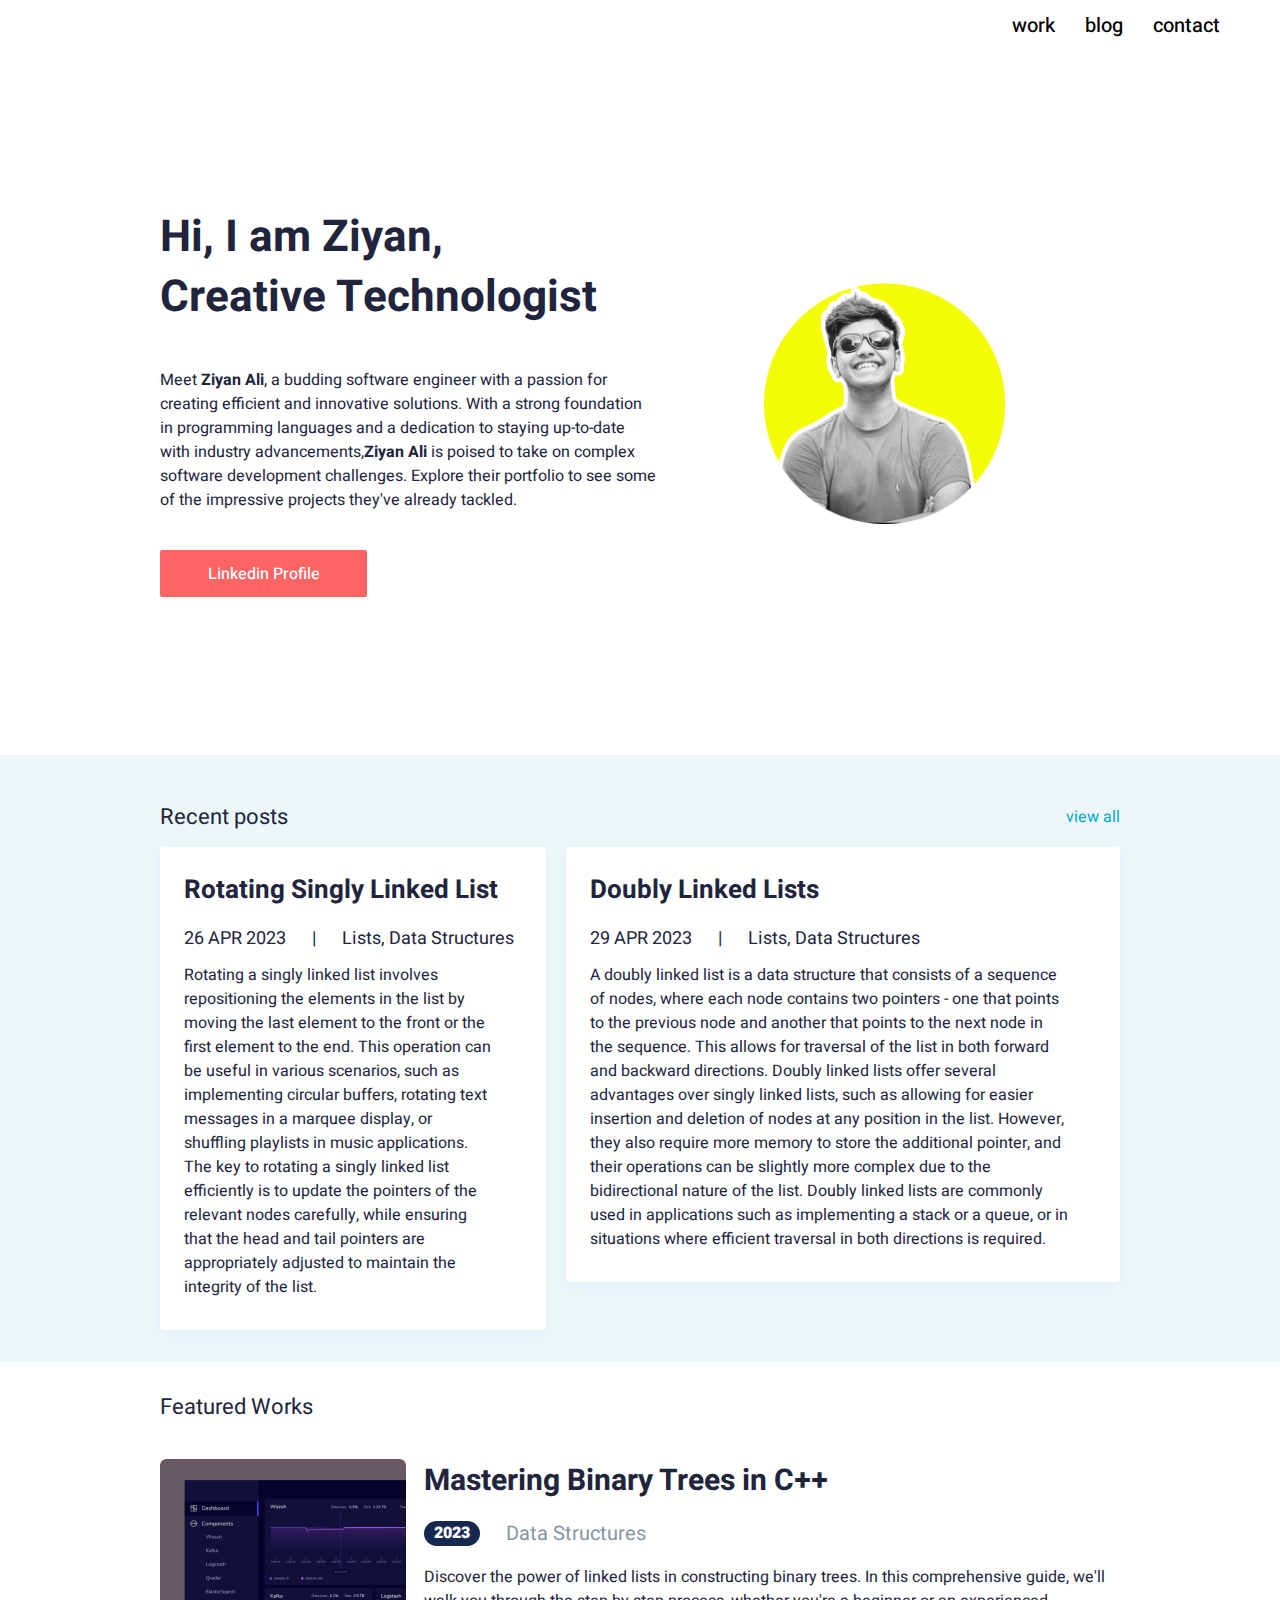
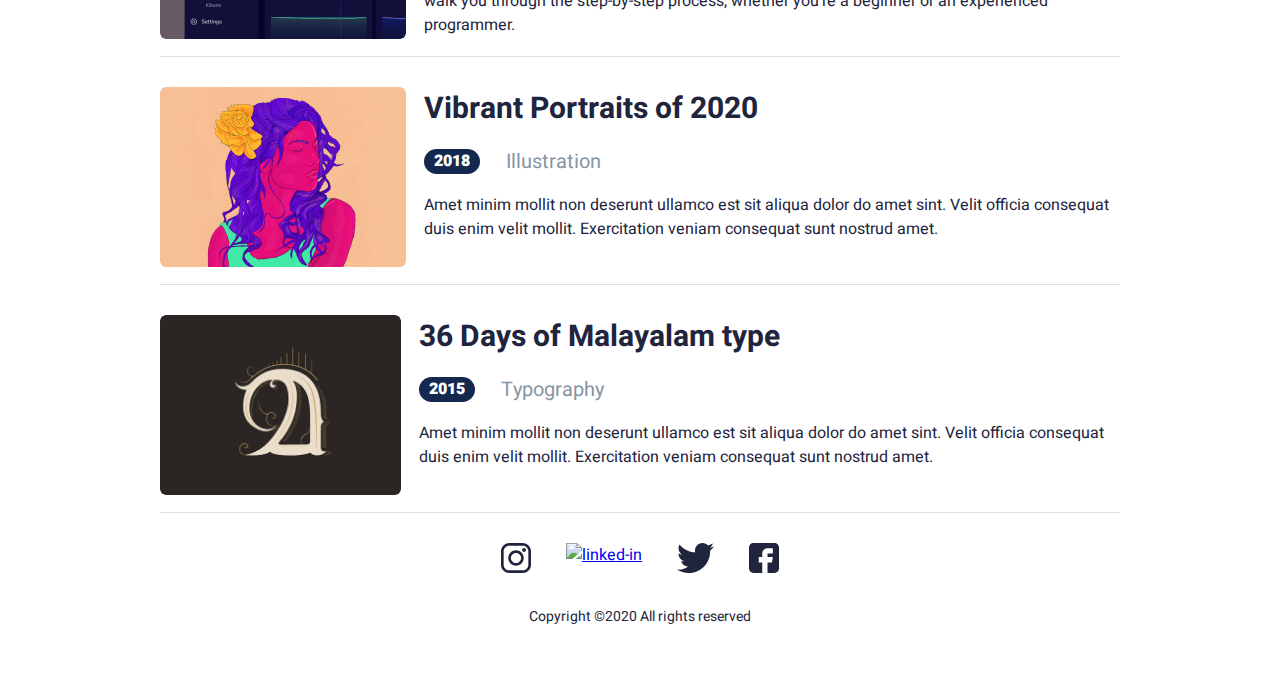
==== commit d6005ace: "blog updates" ====
--- a/index.html
+++ b/index.html
@@ -126,15 +126,42 @@
         </div>
         <div class="control">
           <div class="featured-list">
+            <a
+              href="https://ziyanali.hashnode.dev/mastering-binary-tree-construction-with-linked-list-a-comprehensive-guide-for-2023"
+              style="text-decoration: none"
+              target="_blank"
+            >
+              <div class="featured-item">
+                <div class="fs-left">
+                  <img src="./image/Rectangle 30.png" alt="first-image" />
+                </div>
+                <div class="fs-right">
+                  <h3>Mastering Binary Trees in C++</h3>
+                  <div class="fs-mid">
+                    <div class="badge">2023</div>
+                    <div class="category">Data Structures</div>
+                  </div>
+                  <p>
+                    Discover the power of linked lists in constructing binary
+                    trees. In this comprehensive guide, we'll walk you through
+                    the step-by-step process, whether you're a beginner or an
+                    experienced programmer.
+                  </p>
+                </div>
+              </div>
+            </a>
+          </div>
+          <!-- second post section-->
+          <div class="featured-list">
             <div class="featured-item">
               <div class="fs-left">
-                <img src="./image/Rectangle 30.png" alt="first-image" />
+                <img src="./image/Rectangle 32.png" alt="second-image" />
               </div>
               <div class="fs-right">
-                <h3>Designing web structures</h3>
+                <h3>Vibrant Portraits of 2020</h3>
                 <div class="fs-mid">
-                  <div class="badge">2022</div>
-                  <div class="category">Web Design</div>
+                  <div class="badge">2018</div>
+                  <div class="category">Illustration</div>
                 </div>
                 <p>
                   Amet minim mollit non deserunt ullamco est sit aliqua dolor do
@@ -144,17 +171,17 @@
               </div>
             </div>
           </div>
-          <!-- second post section-->
+          <!-- third post section-->
           <div class="featured-list">
             <div class="featured-item">
               <div class="fs-left">
-                <img src="./image/Rectangle 32.png" alt="second-image" />
+                <img src="./image/Rectangle 34.png" alt="third-image" />
               </div>
               <div class="fs-right">
-                <h3>Vibrant Portraits of 2020</h3>
+                <h3>36 Days of Malayalam type</h3>
                 <div class="fs-mid">
-                  <div class="badge">2018</div>
-                  <div class="category">Illustration</div>
+                  <div class="badge">2015</div>
+                  <div class="category">Typography</div>
                 </div>
                 <p>
                   Amet minim mollit non deserunt ullamco est sit aliqua dolor do
@@ -164,26 +191,6 @@
               </div>
             </div>
           </div>
-          <!-- third post section-->
-          <div class="featured-list">
-            <div class="featured-item">
-              <div class="fs-left">
-                <img src="./image/Rectangle 34.png" alt="third-image" />
-              </div>
-              <div class="fs-right">
-                <h3>36 Days of Malayalam type</h3>
-                <div class="fs-mid">
-                  <div class="badge">2015</div>
-                  <div class="category">Typography</div>
-                </div>
-                <p>
-                  Amet minim mollit non deserunt ullamco est sit aliqua dolor do
-                  amet sint. Velit officia consequat duis enim velit mollit.
-                  Exercitation veniam consequat sunt nostrud amet.
-                </p>
-              </div>
-            </div>
-          </div>
         </div>
       </div>
     </section>
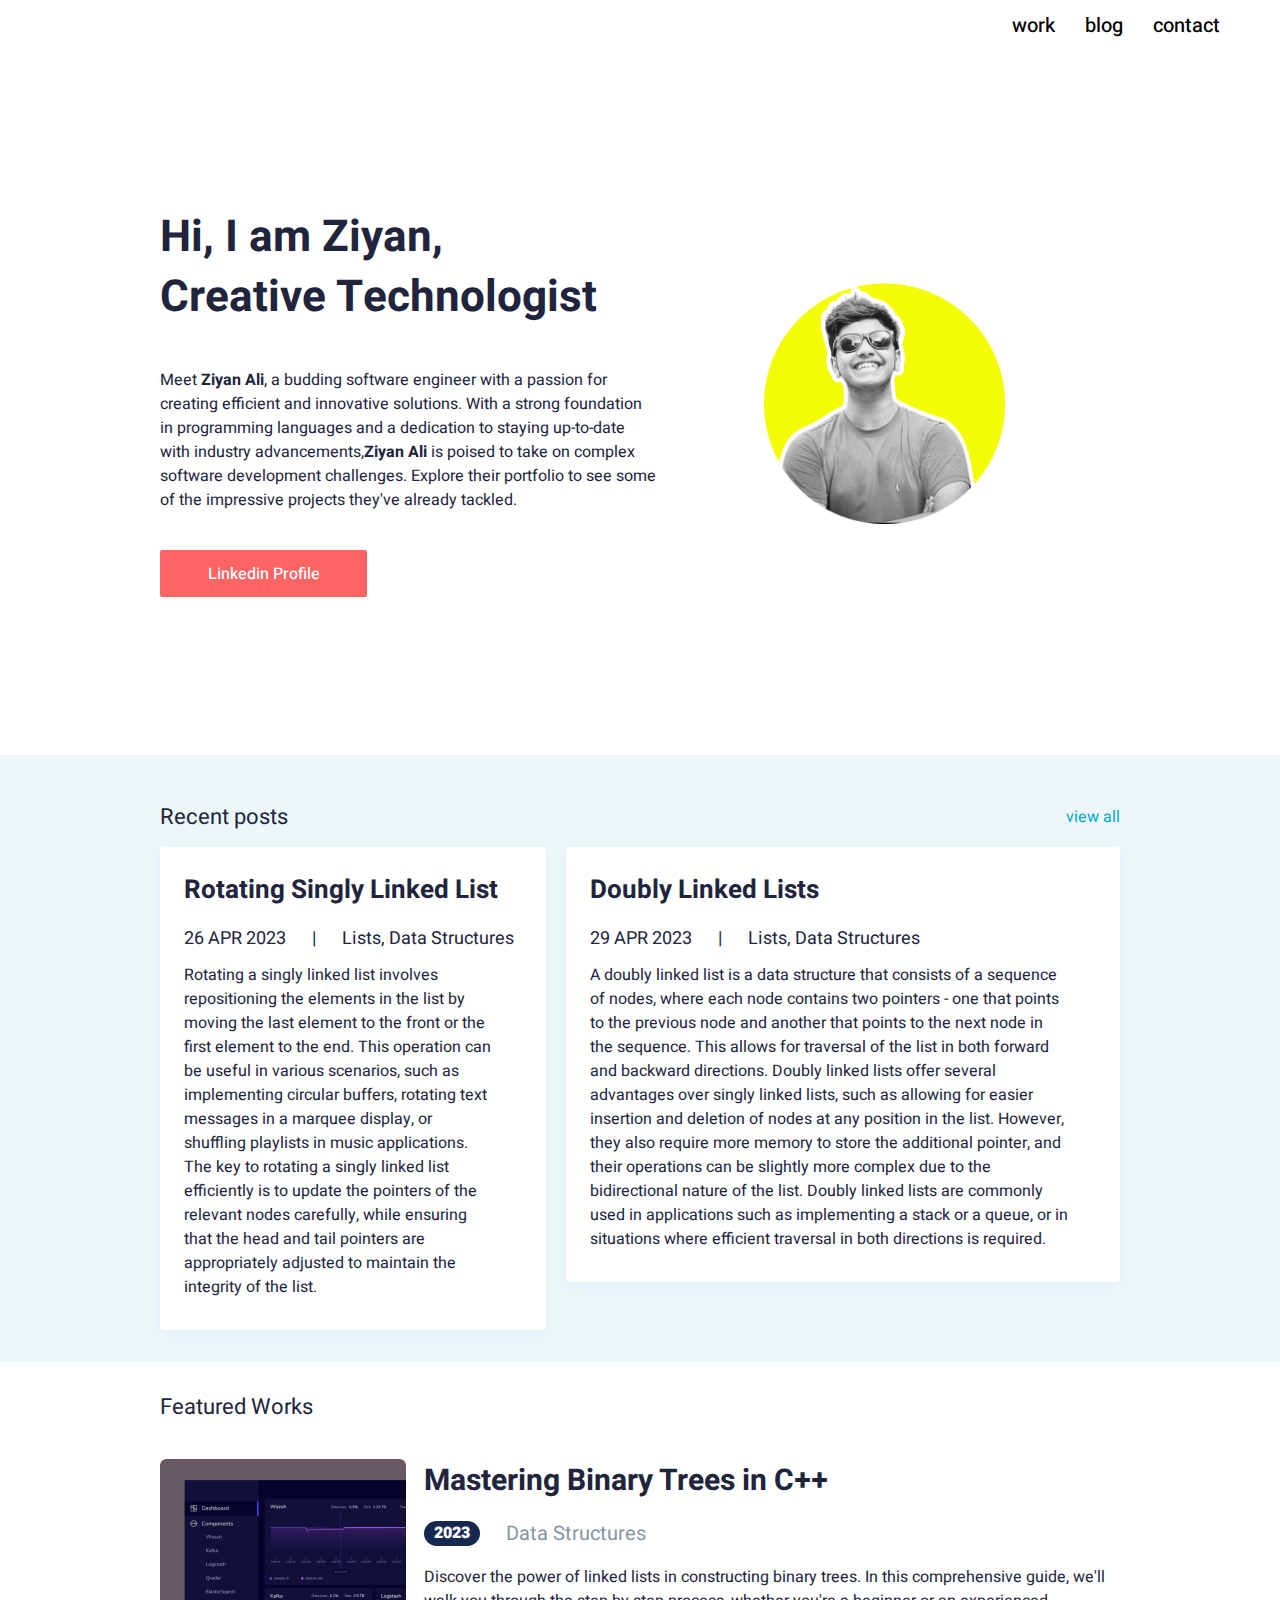
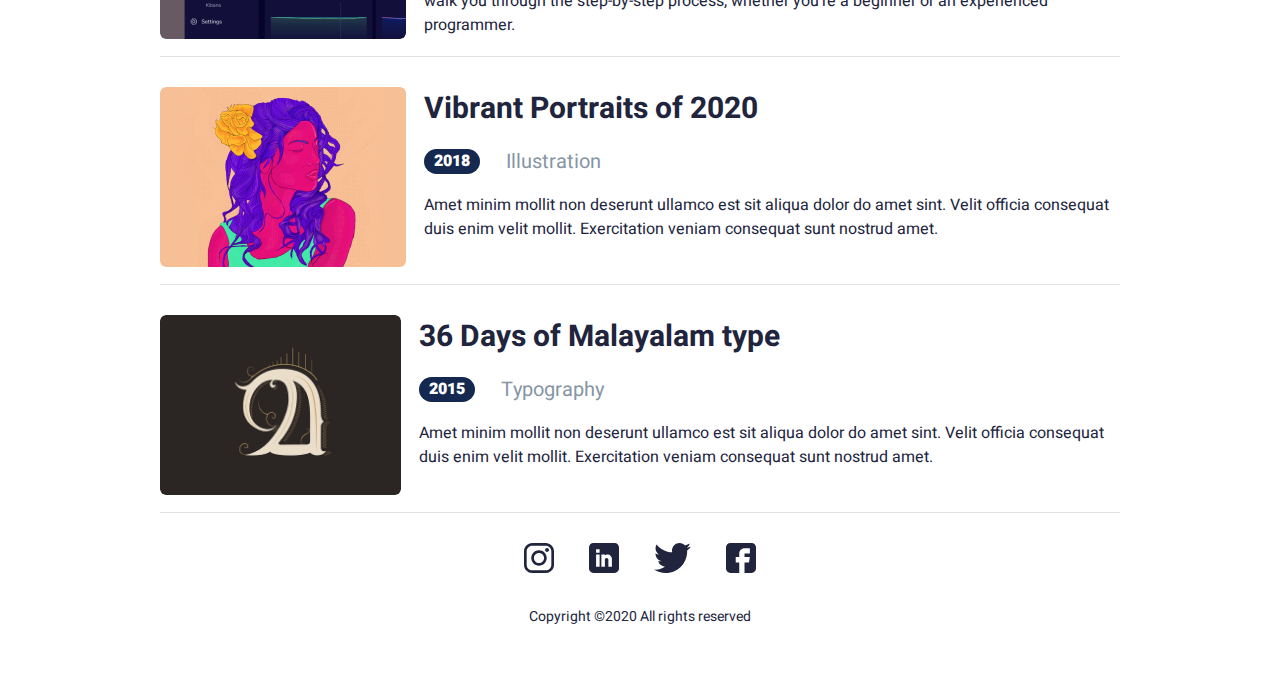
==== commit e371ed80: "changes" ====
--- a/index.html
+++ b/index.html
@@ -200,7 +200,7 @@
           ><img src="./image/insta.svg" alt="Insta"
         /></a>
         <a href="https://www.linkedin.com/in/ziyanalimurtaza/?_l=en_US"
-          ><img src="./image/linkedin.svg" alt="linked-in"
+          ><img src="./image/Linkedin.svg" alt="linked-in"
         /></a>
         <a href="https://mobile.twitter.com/deadlyvision4u"
           ><img src="./image/twitter.svg" alt="twitter"
